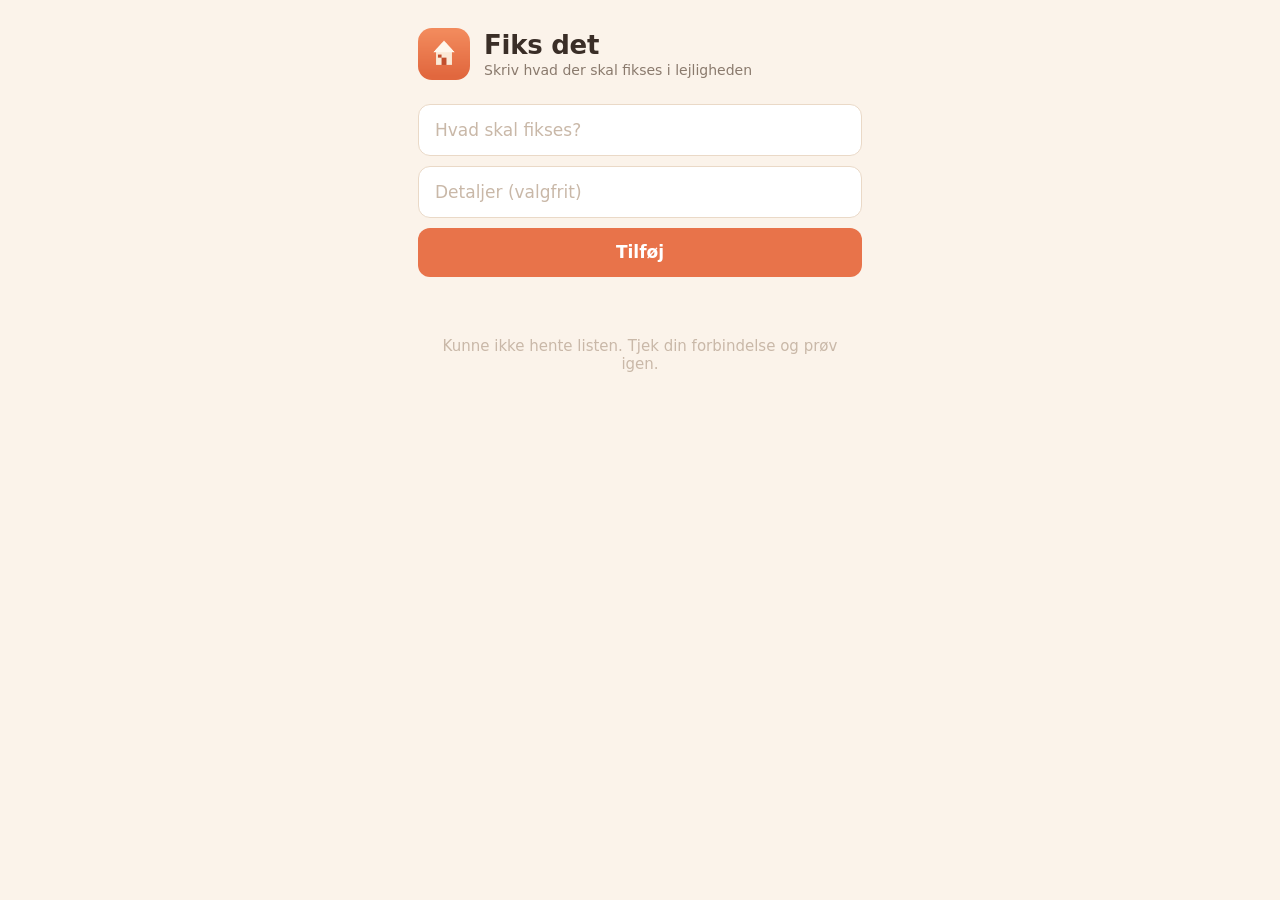
==== index.html @ 07be1540 "Fiks det: mom's repair to-do list PWA Single-screen PWA, no login by design, backed by PocketBase (f" ====
<!DOCTYPE html>
<html lang="da">
<head>
  <meta charset="UTF-8">
  <meta name="viewport" content="width=device-width, initial-scale=1.0, viewport-fit=cover">
  <meta name="description" content="Reparationsliste til lejligheden -- skriv hvad der skal fikses, familien tager resten.">
  <meta name="theme-color" content="#E8734A">
  <meta name="mobile-web-app-capable" content="yes">
  <meta name="apple-mobile-web-app-capable" content="yes">
  <meta name="apple-mobile-web-app-status-bar-style" content="black-translucent">
  <meta name="apple-mobile-web-app-title" content="Fiks det">
  <title>Fiks det</title>
  <link rel="manifest" href="manifest.json">
  <link rel="icon" href="icons/favicon.svg" type="image/svg+xml">
  <link rel="apple-touch-icon" href="icons/icon-180.png">
  <link rel="stylesheet" href="css/style.css">
</head>
<body>

  <div class="view">
    <header class="page-header">
      <img class="page-mark" src="icons/icon-192.png" alt="">
      <div>
        <h1 class="page-title">Fiks det</h1>
        <p class="page-sub">Skriv hvad der skal fikses i lejligheden</p>
      </div>
    </header>

    <form id="add-form" class="add-form">
      <input class="form-input" type="text" id="task-title" placeholder="Hvad skal fikses?" autocomplete="off" required>
      <input class="form-input" type="text" id="task-note" placeholder="Detaljer (valgfrit)" autocomplete="off">
      <button class="btn btn-primary" type="submit" id="add-btn">Tilføj</button>
      <p id="add-error" class="form-error hidden"></p>
    </form>

    <div id="task-list" class="task-list"></div>

    <button id="toggle-done" class="link-btn hidden" type="button">Vis afsluttede opgaver</button>
    <div id="done-list" class="task-list hidden"></div>
  </div>

  <script type="module" src="js/app.js"></script>
</body>
</html>
---- css/style.css ----
/* ─── Reset ──────────────────────────────────────────────────────────────── */
*, *::before, *::after { box-sizing: border-box; margin: 0; padding: 0; }
html { font-size: 16px; }
body {
  font-family: system-ui, -apple-system, 'Segoe UI', sans-serif;
  background: var(--bg);
  color: var(--text);
  min-height: 100dvh;
  overflow-x: hidden;
  -webkit-tap-highlight-color: transparent;
}

/* ─── Variables ──────────────────────────────────────────────────────────── */
/* Warm, light, friendly on purpose -- this is a gift for a non-technical
   user, not a dev tool. Deliberately not Anvil's dark theme. No web fonts
   either: system-ui only, so there's nothing to fetch and nothing that fails
   to load offline. */
:root {
  --bg: #FBF3EA;
  --surface: #FFFFFF;
  --surface-2: #FDF0E4;
  --border: #EAD9C7;
  --accent: #E8734A;
  --accent-dim: rgba(232, 115, 74, 0.12);
  --text: #3A2E27;
  --text-2: #8A7A6D;
  --text-3: #C9B8A8;
  --radius: 16px;
  --radius-sm: 12px;
}

/* ─── Layout ─────────────────────────────────────────────────────────────── */
.view {
  max-width: 480px;
  margin: 0 auto;
  padding: 28px 18px 48px;
  min-height: 100dvh;
}

/* ─── Header ─────────────────────────────────────────────────────────────── */
.page-header {
  display: flex;
  align-items: center;
  gap: 14px;
  margin-bottom: 24px;
}

.page-mark {
  width: 52px;
  height: 52px;
  border-radius: 14px;
  flex-shrink: 0;
}

.page-title {
  font-size: 26px;
  font-weight: 700;
  letter-spacing: -0.01em;
}

.page-sub {
  color: var(--text-2);
  font-size: 14px;
  margin-top: 2px;
}

/* ─── Add form ───────────────────────────────────────────────────────────── */
.add-form {
  display: flex;
  flex-direction: column;
  gap: 10px;
  margin-bottom: 28px;
}

.form-input {
  width: 100%;
  background: var(--surface);
  border: 1px solid var(--border);
  border-radius: var(--radius-sm);
  color: var(--text);
  font-family: inherit;
  font-size: 17px;
  padding: 15px 16px;
}
.form-input:focus { outline: none; border-color: var(--accent); }
.form-input::placeholder { color: var(--text-3); }

.form-error {
  color: #B84A3A;
  font-size: 14px;
}

/* ─── Buttons ────────────────────────────────────────────────────────────── */
.btn {
  display: inline-flex;
  align-items: center;
  justify-content: center;
  gap: 6px;
  padding: 16px 20px;
  border-radius: var(--radius-sm);
  font-family: inherit;
  font-size: 17px;
  font-weight: 600;
  cursor: pointer;
  border: none;
  transition: opacity 0.15s;
  -webkit-tap-highlight-color: transparent;
  line-height: 1;
}
.btn:active { opacity: 0.75; }
.btn:disabled { opacity: 0.5; cursor: default; }

.btn-primary {
  background: var(--accent);
  color: #fff;
  width: 100%;
}

.link-btn {
  background: none;
  border: none;
  color: var(--text-2);
  font-family: inherit;
  font-size: 14px;
  font-weight: 500;
  text-decoration: underline;
  cursor: pointer;
  padding: 10px 2px;
  margin-top: 6px;
}
.link-btn:active { opacity: 0.7; }

/* ─── Task list ──────────────────────────────────────────────────────────── */
.task-list {
  display: flex;
  flex-direction: column;
  gap: 10px;
}

.task-card {
  display: flex;
  align-items: flex-start;
  gap: 14px;
  background: var(--surface);
  border: 1px solid var(--border);
  border-radius: var(--radius);
  padding: 16px;
}

.task-check {
  flex-shrink: 0;
  width: 28px;
  height: 28px;
  border-radius: 50%;
  border: 2px solid var(--border);
  background: var(--surface-2);
  cursor: pointer;
  margin-top: 1px;
  display: flex;
  align-items: center;
  justify-content: center;
  padding: 0;
}
.task-check svg {
  width: 16px;
  height: 16px;
  stroke: #fff;
  fill: none;
  stroke-width: 3;
  stroke-linecap: round;
  stroke-linejoin: round;
  opacity: 0;
}

.task-card.done .task-check {
  background: var(--accent);
  border-color: var(--accent);
}
.task-card.done .task-check svg { opacity: 1; }

.task-body { flex: 1; min-width: 0; }

.task-title {
  font-size: 17px;
  font-weight: 600;
  word-break: break-word;
}
.task-card.done .task-title {
  color: var(--text-2);
  text-decoration: line-through;
}

.task-note {
  color: var(--text-2);
  font-size: 14px;
  margin-top: 3px;
  word-break: break-word;
}

/* ─── Empty state ────────────────────────────────────────────────────────── */
.empty-state {
  text-align: center;
  padding: 32px 16px;
  color: var(--text-3);
  font-size: 15px;
}

/* ─── Utility ────────────────────────────────────────────────────────────── */
.hidden { display: none; }
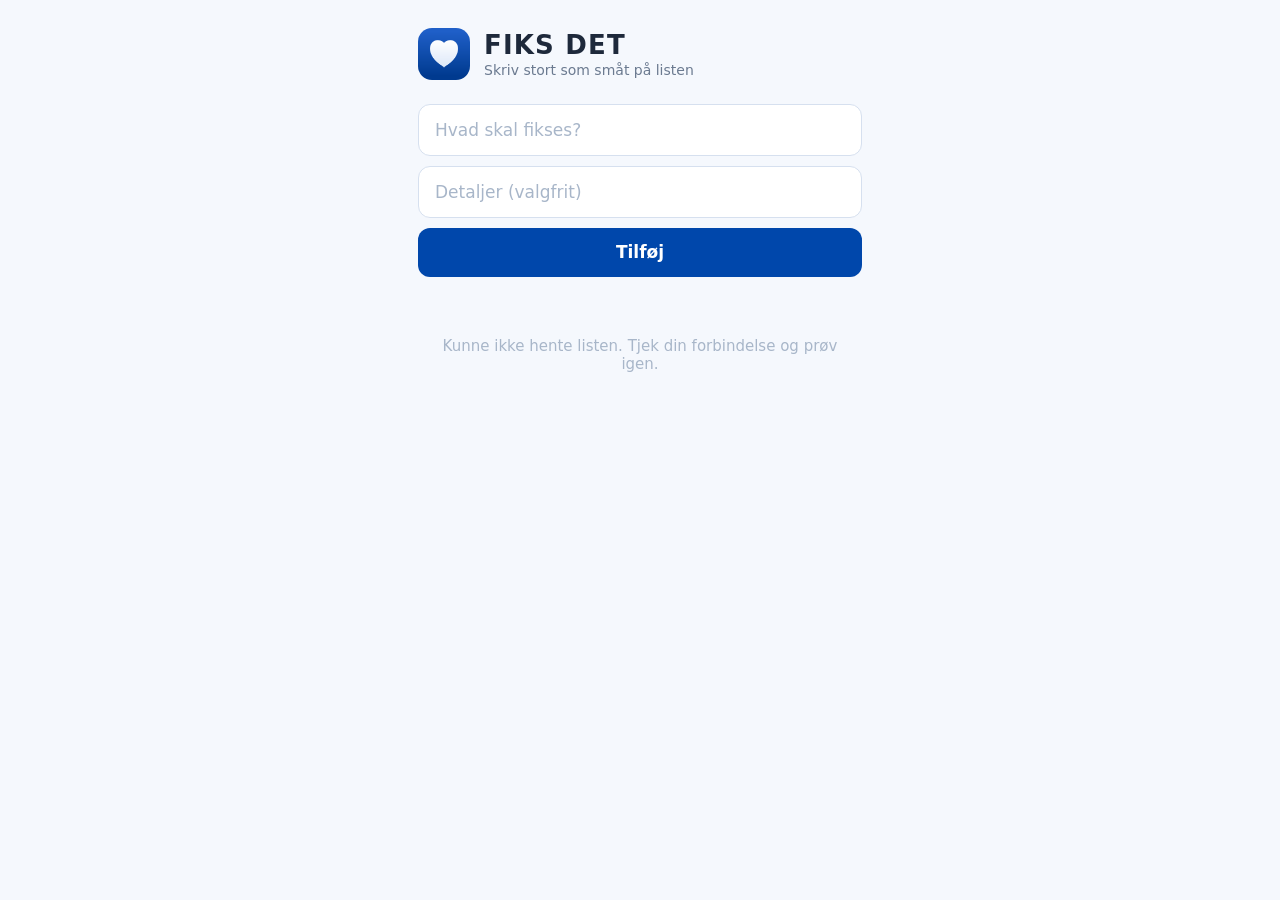
==== commit 6273eb79: "Cobalt palette, heart mark, FIKS DET, and a soft delete button Visual pass plus the one feature: a w" ====
--- a/index.html
+++ b/index.html
@@ -4,12 +4,12 @@
   <meta charset="UTF-8">
   <meta name="viewport" content="width=device-width, initial-scale=1.0, viewport-fit=cover">
   <meta name="description" content="Reparationsliste til lejligheden -- skriv hvad der skal fikses, familien tager resten.">
-  <meta name="theme-color" content="#E8734A">
+  <meta name="theme-color" content="#0047AB">
   <meta name="mobile-web-app-capable" content="yes">
   <meta name="apple-mobile-web-app-capable" content="yes">
   <meta name="apple-mobile-web-app-status-bar-style" content="black-translucent">
-  <meta name="apple-mobile-web-app-title" content="Fiks det">
-  <title>Fiks det</title>
+  <meta name="apple-mobile-web-app-title" content="FIKS DET">
+  <title>FIKS DET</title>
   <link rel="manifest" href="manifest.json">
   <link rel="icon" href="icons/favicon.svg" type="image/svg+xml">
   <link rel="apple-touch-icon" href="icons/icon-180.png">
@@ -21,8 +21,8 @@
     <header class="page-header">
       <img class="page-mark" src="icons/icon-192.png" alt="">
       <div>
-        <h1 class="page-title">Fiks det</h1>
-        <p class="page-sub">Skriv hvad der skal fikses i lejligheden</p>
+        <h1 class="page-title">FIKS DET</h1>
+        <p class="page-sub">Skriv stort som småt på listen</p>
       </div>
     </header>
 
--- a/css/style.css
+++ b/css/style.css
@@ -11,20 +11,22 @@
 }
 
 /* ─── Variables ──────────────────────────────────────────────────────────── */
-/* Warm, light, friendly on purpose -- this is a gift for a non-technical
-   user, not a dev tool. Deliberately not Anvil's dark theme. No web fonts
-   either: system-ui only, so there's nothing to fetch and nothing that fails
-   to load offline. */
+/* Light and friendly on purpose -- this is a gift for a non-technical user,
+   not a dev tool. Deliberately not Anvil's dark theme. No web fonts either:
+   system-ui only, so there's nothing to fetch and nothing that fails to load
+   offline. Cobalt accent; the neutrals carry a matching cool tint so the
+   surfaces read as one palette rather than leftovers from the old warm one. */
 :root {
-  --bg: #FBF3EA;
+  --bg: #F5F8FD;
   --surface: #FFFFFF;
-  --surface-2: #FDF0E4;
-  --border: #EAD9C7;
-  --accent: #E8734A;
-  --accent-dim: rgba(232, 115, 74, 0.12);
-  --text: #3A2E27;
-  --text-2: #8A7A6D;
-  --text-3: #C9B8A8;
+  --surface-2: #EDF2FA;
+  --border: #D6E0EF;
+  --accent: #0047AB;
+  --accent-dim: rgba(0, 71, 171, 0.12);
+  --danger: #C0392B;
+  --text: #1E293B;
+  --text-2: #6B7A90;
+  --text-3: #A8B6C9;
   --radius: 16px;
   --radius-sm: 12px;
 }
@@ -52,10 +54,12 @@
   flex-shrink: 0;
 }
 
+/* Set in caps, so it wants positive tracking -- the tight negative tracking
+   that suited "Fiks det" makes "FIKS DET" look cramped. */
 .page-title {
   font-size: 26px;
   font-weight: 700;
-  letter-spacing: -0.01em;
+  letter-spacing: 0.045em;
 }
 
 .page-sub {
@@ -86,7 +90,7 @@
 .form-input::placeholder { color: var(--text-3); }
 
 .form-error {
-  color: #B84A3A;
+  color: var(--danger);
   font-size: 14px;
 }
 
@@ -197,6 +201,67 @@
   word-break: break-word;
 }
 
+/* ─── Delete ─────────────────────────────────────────────────────────────── */
+/* Quiet until touched: the bin sits in --text-3 so it never competes with the
+   task itself, and only goes red once it's actually being pressed. */
+.task-delete {
+  flex-shrink: 0;
+  width: 34px;
+  height: 34px;
+  margin: -3px -6px 0 0;
+  border: none;
+  background: none;
+  border-radius: 10px;
+  color: var(--text-3);
+  cursor: pointer;
+  display: flex;
+  align-items: center;
+  justify-content: center;
+  padding: 0;
+  -webkit-tap-highlight-color: transparent;
+}
+.task-delete svg {
+  width: 19px;
+  height: 19px;
+  stroke: currentColor;
+  fill: none;
+  stroke-width: 1.8;
+  stroke-linecap: round;
+  stroke-linejoin: round;
+}
+.task-delete:active { color: var(--danger); }
+
+/* Confirm step, inline in the card rather than a native confirm() dialog --
+   it keeps the copy in Danish and under our control, and reads as part of
+   the app instead of a browser interruption. */
+.task-card.confirming { border-color: var(--danger); }
+
+.confirm-actions {
+  display: flex;
+  gap: 8px;
+  margin-top: 13px;
+}
+.confirm-actions button {
+  flex: 1;
+  padding: 13px 14px;
+  border-radius: var(--radius-sm);
+  border: 1px solid transparent;
+  font-family: inherit;
+  font-size: 15px;
+  font-weight: 600;
+  cursor: pointer;
+  line-height: 1;
+  -webkit-tap-highlight-color: transparent;
+}
+.confirm-actions button:active { opacity: 0.75; }
+
+.btn-confirm { background: var(--danger); color: #fff; }
+.btn-cancel {
+  background: var(--surface-2);
+  border-color: var(--border);
+  color: var(--text);
+}
+
 /* ─── Empty state ────────────────────────────────────────────────────────── */
 .empty-state {
   text-align: center;
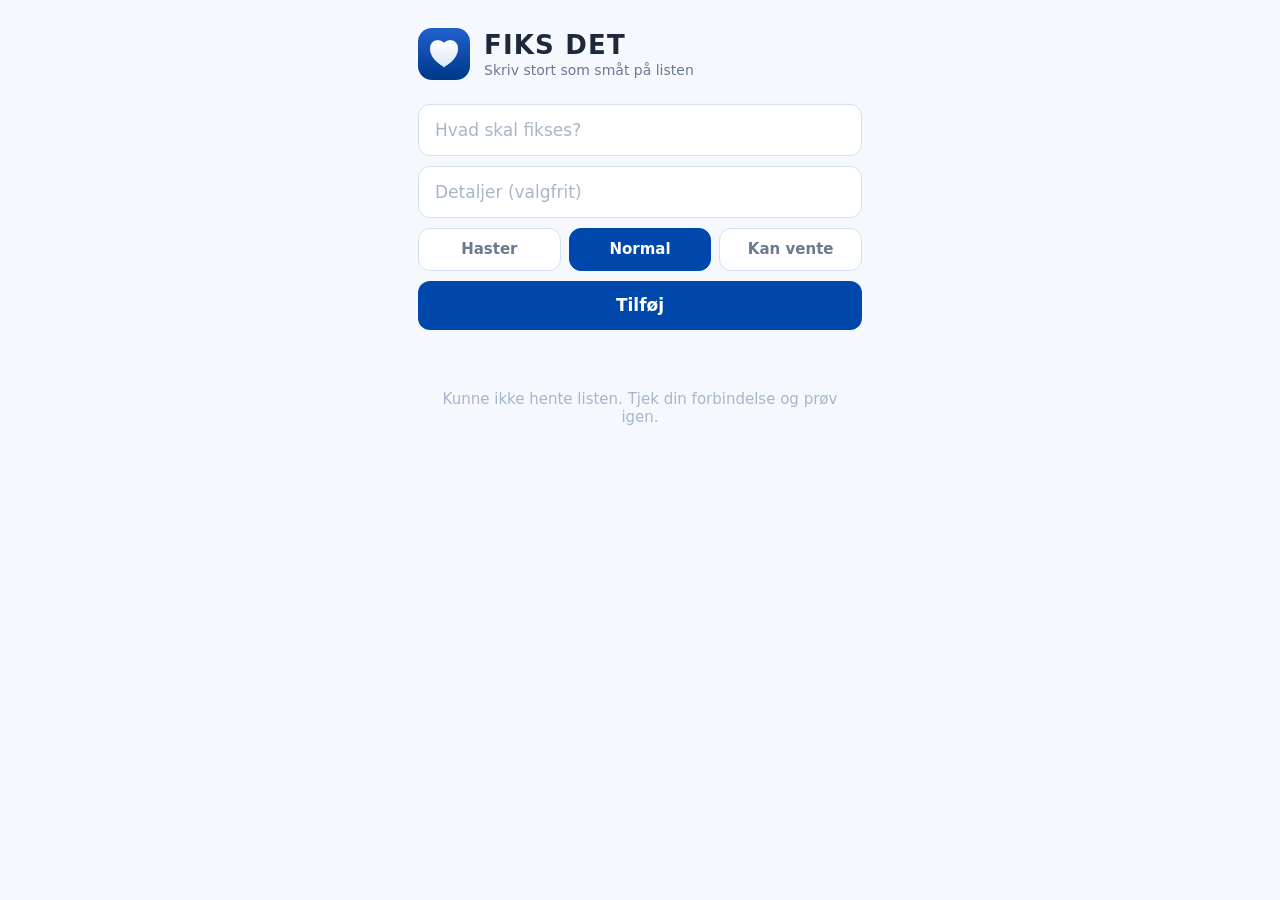
==== commit 37a05dee: "Let mom set a priority on each task (Haster / Normal / Kan vente) Co-Authored-By: Claude Opus 5.5 <n" ====
--- a/index.html
+++ b/index.html
@@ -29,6 +29,11 @@
     <form id="add-form" class="add-form">
       <input class="form-input" type="text" id="task-title" placeholder="Hvad skal fikses?" autocomplete="off" required>
       <input class="form-input" type="text" id="task-note" placeholder="Detaljer (valgfrit)" autocomplete="off">
+      <div class="prio-picker" id="add-priority" role="radiogroup" aria-label="Hvor vigtigt er det?">
+        <button type="button" class="prio-opt" data-prio="1" role="radio" aria-checked="false">Haster</button>
+        <button type="button" class="prio-opt selected" data-prio="0" role="radio" aria-checked="true">Normal</button>
+        <button type="button" class="prio-opt" data-prio="-1" role="radio" aria-checked="false">Kan vente</button>
+      </div>
       <button class="btn btn-primary" type="submit" id="add-btn">Tilføj</button>
       <p id="add-error" class="form-error hidden"></p>
     </form>
--- a/css/style.css
+++ b/css/style.css
@@ -272,3 +272,67 @@
 
 /* ─── Utility ────────────────────────────────────────────────────────────── */
 .hidden { display: none; }
+
+/* ─── Priority ───────────────────────────────────────────────────────────── */
+/* Three levels, not drag-to-reorder: a big tap target beats a fiddly drag on
+   a phone, and "Haster / Normal / Kan vente" is how she'd say it out loud.
+   Haster gets a red edge so urgent things stand out at a glance. */
+.task-card.prio-high { border-left: 5px solid var(--danger); padding-left: 12px; }
+.task-card.prio-low .task-title { color: var(--text-2); }
+
+.prio-chip {
+  display: inline-block;
+  margin-top: 9px;
+  padding: 6px 12px;
+  border-radius: 999px;
+  border: 1px solid var(--border);
+  background: var(--surface-2);
+  color: var(--text-2);
+  font-family: inherit;
+  font-size: 13px;
+  font-weight: 600;
+  cursor: pointer;
+  line-height: 1;
+  -webkit-tap-highlight-color: transparent;
+}
+.prio-chip:active { opacity: 0.7; }
+.prio-chip.high {
+  background: rgba(192, 57, 43, 0.1);
+  border-color: rgba(192, 57, 43, 0.35);
+  color: var(--danger);
+}
+.prio-chip.low { color: var(--text-3); background: none; }
+
+.prio-picker {
+  display: flex;
+  gap: 8px;
+}
+.prio-opt {
+  flex: 1;
+  padding: 13px 8px;
+  border-radius: var(--radius-sm);
+  border: 1px solid var(--border);
+  background: var(--surface);
+  color: var(--text-2);
+  font-family: inherit;
+  font-size: 15px;
+  font-weight: 600;
+  cursor: pointer;
+  line-height: 1;
+  -webkit-tap-highlight-color: transparent;
+}
+.prio-opt:active { opacity: 0.75; }
+.prio-opt.selected {
+  background: var(--accent);
+  border-color: var(--accent);
+  color: #fff;
+}
+.prio-opt.selected[data-prio="1"] { background: var(--danger); border-color: var(--danger); }
+
+.task-card.choosing { border-color: var(--accent); }
+.task-card.choosing .prio-picker { margin-top: 8px; }
+.choose-label {
+  color: var(--text-2);
+  font-size: 14px;
+  margin-top: 10px;
+}
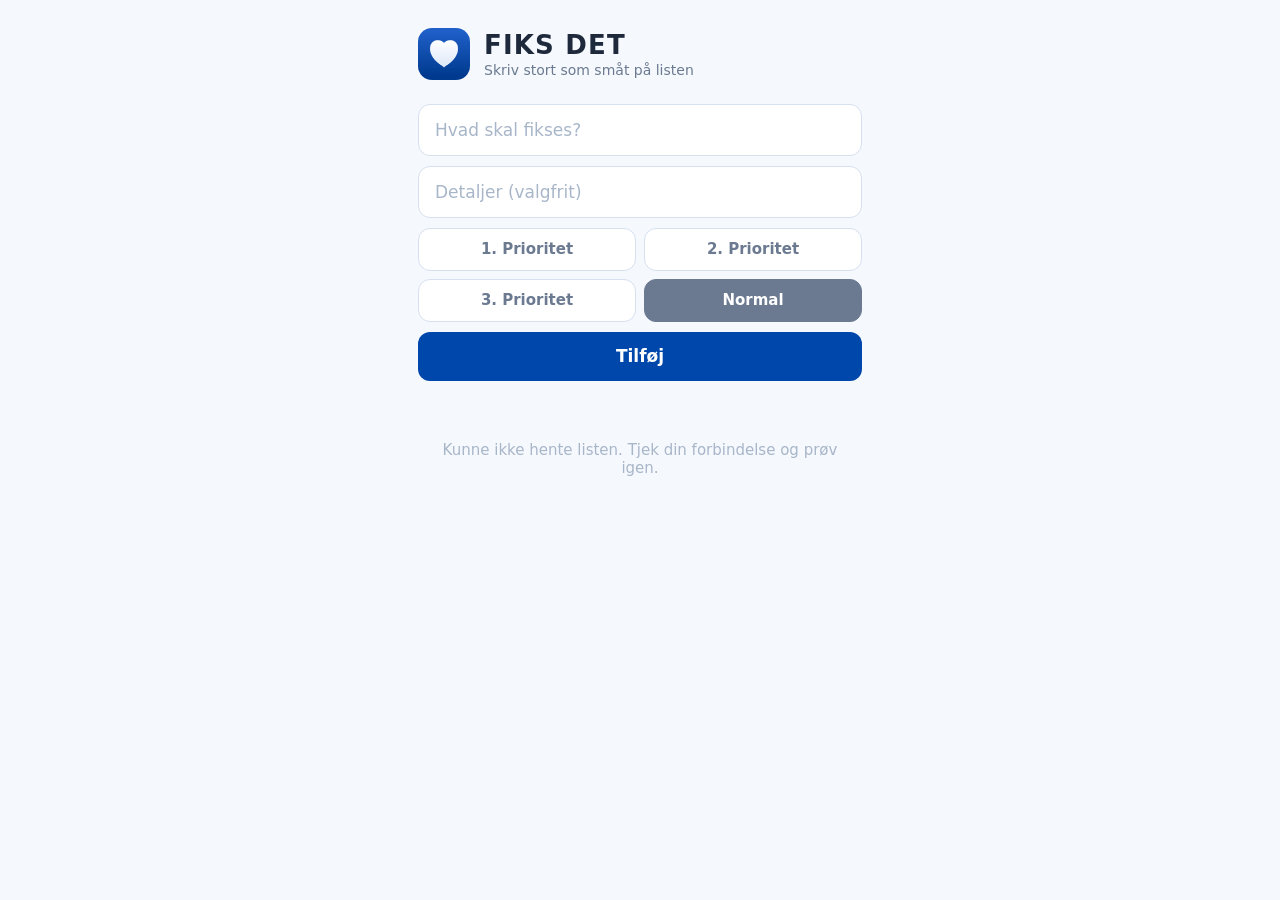
==== commit 926db03e: "Priority levels: 1./2./3. Prioritet and Normal Co-Authored-By: Claude Opus 5.5 <noreply@anthropic.co" ====
--- a/index.html
+++ b/index.html
@@ -30,9 +30,10 @@
       <input class="form-input" type="text" id="task-title" placeholder="Hvad skal fikses?" autocomplete="off" required>
       <input class="form-input" type="text" id="task-note" placeholder="Detaljer (valgfrit)" autocomplete="off">
       <div class="prio-picker" id="add-priority" role="radiogroup" aria-label="Hvor vigtigt er det?">
-        <button type="button" class="prio-opt" data-prio="1" role="radio" aria-checked="false">Haster</button>
+        <button type="button" class="prio-opt" data-prio="1" role="radio" aria-checked="false">1. Prioritet</button>
+        <button type="button" class="prio-opt" data-prio="2" role="radio" aria-checked="false">2. Prioritet</button>
+        <button type="button" class="prio-opt" data-prio="3" role="radio" aria-checked="false">3. Prioritet</button>
         <button type="button" class="prio-opt selected" data-prio="0" role="radio" aria-checked="true">Normal</button>
-        <button type="button" class="prio-opt" data-prio="-1" role="radio" aria-checked="false">Kan vente</button>
       </div>
       <button class="btn btn-primary" type="submit" id="add-btn">Tilføj</button>
       <p id="add-error" class="form-error hidden"></p>
--- a/css/style.css
+++ b/css/style.css
@@ -274,11 +274,17 @@
 .hidden { display: none; }
 
 /* ─── Priority ───────────────────────────────────────────────────────────── */
-/* Three levels, not drag-to-reorder: a big tap target beats a fiddly drag on
-   a phone, and "Haster / Normal / Kan vente" is how she'd say it out loud.
-   Haster gets a red edge so urgent things stand out at a glance. */
-.task-card.prio-high { border-left: 5px solid var(--danger); padding-left: 12px; }
-.task-card.prio-low .task-title { color: var(--text-2); }
+/* Four levels: 1./2./3. Prioritet and Normal. Not drag-to-reorder: a big tap
+   target beats a fiddly drag on a phone. Prioritised tasks get a coloured
+   left edge (red, orange, cobalt) so the order reads at a glance. */
+:root { --p1: #C0392B; --p2: #C2610C; --p3: #0047AB; }
+.task-card.prio-p1, .task-card.prio-p2, .task-card.prio-p3 {
+  border-left-width: 5px;
+  padding-left: 12px;
+}
+.task-card.prio-p1 { border-left-color: var(--p1); }
+.task-card.prio-p2 { border-left-color: var(--p2); }
+.task-card.prio-p3 { border-left-color: var(--p3); }
 
 .prio-chip {
   display: inline-block;
@@ -296,19 +302,17 @@
   -webkit-tap-highlight-color: transparent;
 }
 .prio-chip:active { opacity: 0.7; }
-.prio-chip.high {
-  background: rgba(192, 57, 43, 0.1);
-  border-color: rgba(192, 57, 43, 0.35);
-  color: var(--danger);
-}
-.prio-chip.low { color: var(--text-3); background: none; }
-
+.prio-chip.p1 { color: var(--p1); background: rgba(192, 57, 43, 0.1); border-color: rgba(192, 57, 43, 0.35); }
+.prio-chip.p2 { color: var(--p2); background: rgba(194, 97, 12, 0.1); border-color: rgba(194, 97, 12, 0.35); }
+.prio-chip.p3 { color: var(--p3); background: var(--accent-dim); border-color: rgba(0, 71, 171, 0.3); }
+
+/* 2x2 grid: four "1. Prioritet"-length labels don't fit in one row on a phone. */
 .prio-picker {
-  display: flex;
+  display: grid;
+  grid-template-columns: 1fr 1fr;
   gap: 8px;
 }
 .prio-opt {
-  flex: 1;
   padding: 13px 8px;
   border-radius: var(--radius-sm);
   border: 1px solid var(--border);
@@ -322,12 +326,11 @@
   -webkit-tap-highlight-color: transparent;
 }
 .prio-opt:active { opacity: 0.75; }
-.prio-opt.selected {
-  background: var(--accent);
-  border-color: var(--accent);
-  color: #fff;
-}
-.prio-opt.selected[data-prio="1"] { background: var(--danger); border-color: var(--danger); }
+.prio-opt.selected { color: #fff; background: var(--accent); border-color: var(--accent); }
+.prio-opt.selected[data-prio="1"] { background: var(--p1); border-color: var(--p1); }
+.prio-opt.selected[data-prio="2"] { background: var(--p2); border-color: var(--p2); }
+.prio-opt.selected[data-prio="3"] { background: var(--p3); border-color: var(--p3); }
+.prio-opt.selected[data-prio="0"] { background: var(--text-2); border-color: var(--text-2); }
 
 .task-card.choosing { border-color: var(--accent); }
 .task-card.choosing .prio-picker { margin-top: 8px; }
